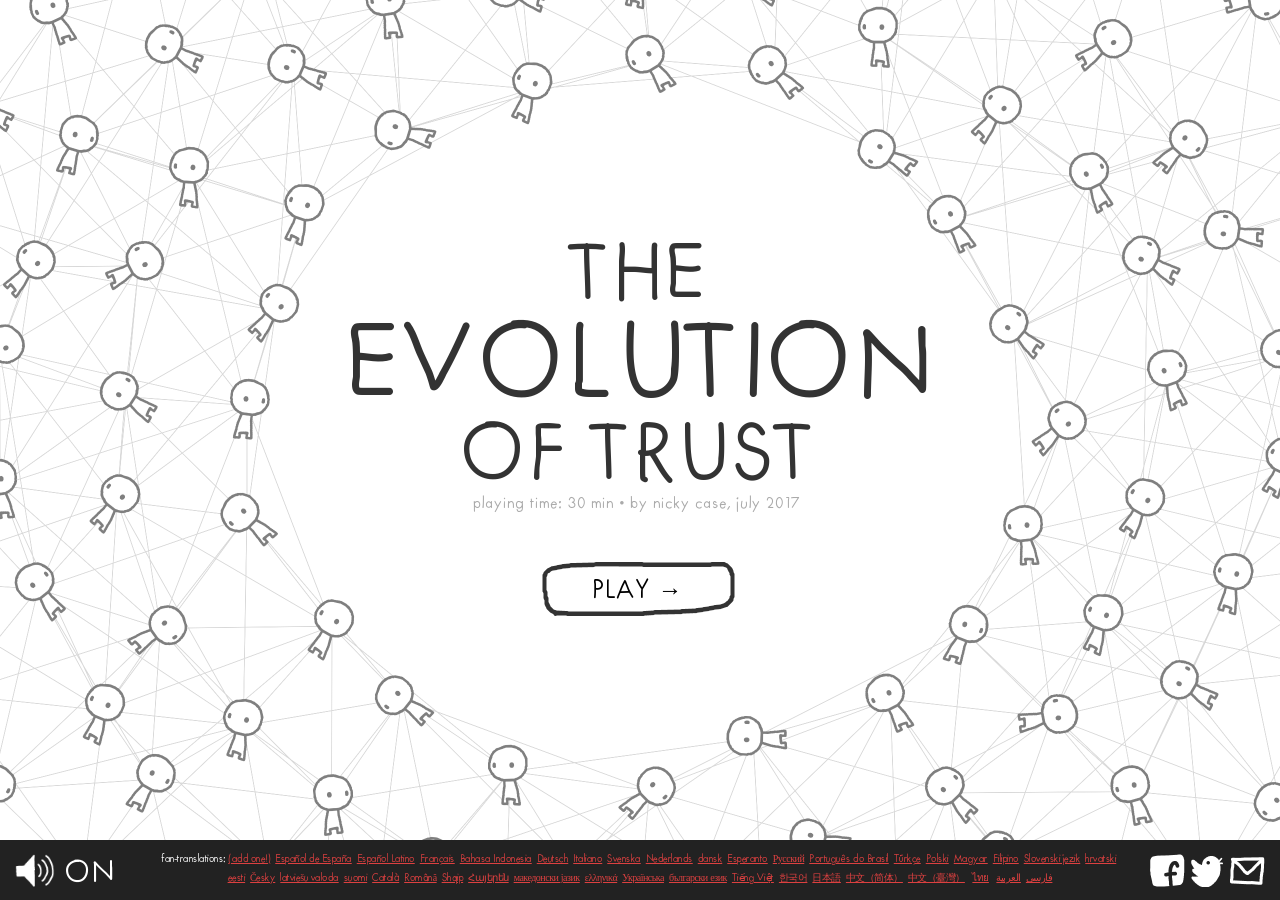
==== webapp/index.html @ 0d05bba4 "feat(stage-1): Telegram Mini App каркас — порт игры + aiogram-бот Игра (CC0) -> webapp/ as-is; index" ====
<!--

TRANSLATION GUIDE:
https://github.com/ncase/trust#how-to-translate-this-thang

Hello fan-translaters!
First off, thank you so much for taking the time to help out,
I super appreciate it. :3 Anyway, to make translation a bit easier
(or at least less painful) I've scattered comments about on
what things you should translate, plus any additional info

Translate the following files:

    index.html - The title & social sharing text (a few words)
    words.html - All the words for the interactive itself (~3,300 words)
    (optional) notes/index.html - The footnotes (~1,100 words)
    (optional) peeps/index.html - The full credits (a few words)

Many thanks again!

<3,
~ Nicky Case

-->
<!doctype>
<html>
<head>

	<!-- TO TRANSLATE: "title", "description" -->
	<title>The Evolution of Trust</title>
	<meta name="description" content="an interactive guide to the game theory of why &amp; how we trust each other"/>
    <meta content="text/html;charset=utf-8" http-equiv="Content-Type">
	<meta content="utf-8" http-equiv="encoding">
	<meta charset="utf-8">
	<link rel="icon" type="image/png" href="favicon.png">

	<!-- TO TRANSLATE: "name", "description" -->
	<meta itemprop="name" content="The Evolution of Trust">
	<meta itemprop="description" content="an interactive guide to the game theory of why &amp; how we trust each other">
	<meta itemprop="image" content="http://ncase.me/trust/social/thumbnail.png">

	<!-- TO TRANSLATE: "name", "description" -->
	<meta name="twitter:card" content="summary_large_image">
	<meta name="twitter:site" content="@ncasenmare">
	<meta name="twitter:title" content="The Evolution of Trust">
	<meta name="twitter:description" content="an interactive guide to the game theory of why &amp; how we trust each other">
	<meta name="twitter:creator" content="@ncasenmare">
	<meta name="twitter:image" content="http://ncase.me/trust/social/thumbnail.png">

	<!-- TO TRANSLATE: "name", "description" -->
	<meta property="og:title" content="The Evolution of Trust">
	<meta property="og:type" content="website">
	<meta property="og:url" content="http://ncase.me/trust/">
	<meta property="og:image" content="http://ncase.me/trust/social/thumbnail.png">
	<meta property="og:description" content="an interactive guide to the game theory of why &amp; how we trust each other">

	<!-- Telegram Mini App SDK — до игрового кода (Telegram.WebApp должен существовать к window.onload) -->
	<script src="https://telegram.org/js/telegram-web-app.js"></script>
	<meta name="viewport" content="width=device-width, initial-scale=1, viewport-fit=cover">

	<!-- Styles -->
	<link rel="stylesheet" href="css/slides.css?v11">
	<link rel="stylesheet" href="css/balloon.css?v11">

</head>
<body>
	<div id="preloader">loading...</div> <!-- TRANSLATE THIS -->
	<div style="display:none" id="main">
		<div id="slideshow_container">
			<div id="slideshow"></div>
			<div id="scratcher"></div>
		</div>
	</div>
	<div style="display:none" id="footer">
		<div id="sound" sound="on" class="no-select">
			<div id="sound_icon"></div>
			<div id="sound_on">ON</div> <!-- TRANSLATE THIS -->
			<div id="sound_off">OFF</div> <!-- TRANSLATE THIS -->
		</div>
		<div id="select"></div>

		<!-- TRANSLATE "title" & "text". Make sure it's less than 112 characters, for Twitter's sake -->
		<!-- Also, change "link" to whatever the link for the translated version will be! -->
		<sharing title="The Evolution of Trust"
				 text="People no longer trust each other. Why? And how can we fix it? An interactive guide to the game theory of trust:"
				 link="http://ncase.me/trust/"></sharing>

		<!-- List of translations thus far! -->
		<div id="translations">
			fan-translations:
			<a href="https://github.com/ncase/trust#how-to-translate-this-thang" target="_blank">(add one!)</a>&nbsp;
			<a href="https://ccamara.github.io/trust/">Español de España</a>&nbsp;
			<a href="https://maeriens.github.io/trust/">Español Latino</a>&nbsp;
			<a href="https://ayowel.github.io/trust/">Français</a>&nbsp;
			<a href="https://chairulakmal.github.io/trust/">Bahasa Indonesia</a>&nbsp;
			<a href="https://jkoelling.github.io/trust/">Deutsch</a>&nbsp;
			<a href="https://lvdt.github.io/trust/">Italiano</a>&nbsp;
			<a href="http://trust.alicedarner.se/">Svenska</a>&nbsp;
			<a href="https://rayraz.github.io/trust/">Nederlands</a>&nbsp;
			<a href="https://mok0.github.io/trust/">dansk</a>&nbsp;
			<a href="https://januscahill.github.io/trust/">Esperanto</a>&nbsp;
			<a href="https://notdotteam.github.io/trust/">Русский</a>&nbsp;
			<a href="https://brunolemos.github.io/trust/">Português do Brasil</a>&nbsp;
			<a href="https://osaatcioglu.github.io/trust/">Türkçe</a>&nbsp;
			<a href="https://sin.github.io/trust/">Polski</a>&nbsp;
			<a href="http://ncase.me/trust-hu/">Magyar</a>&nbsp;
			<a href="https://tiwalaph.github.io/TiwalaPH/">Filipino</a>&nbsp;
			<a href="https://matejko124.github.io/trust/">Slovenski jezik</a>&nbsp;
			<a href="http://www.varljiv.org/evolucija-povjerenja/index.html">hrvatski</a>&nbsp;
			<a href="http://ncase.me/trust-et/">eesti</a>&nbsp;
			<a href="https://nextghost.github.io/trust/">Česky</a>&nbsp;
			<a href="https://reversedfate.github.io/trust/">latviešu valoda</a>&nbsp;
			<a href="https://1luap.github.io/trust/">suomi</a>&nbsp;
			<a href="https://fbricart.github.io/trust/">Català</a>&nbsp;
			<a href="https://enfactorial.github.io/trust/">Română</a>&nbsp;
			<a href="https://kreshnik.github.io/trust/">Shqip</a>&nbsp;
			<a href="https://kamee.gitlab.io/trust/">Հայերեն</a>&nbsp;
			<a href="https://stosto2.github.io/trust/">македонски јазик</a>&nbsp;
			<a href="https://lightspot21.github.io/trust/">ελληνικά</a>&nbsp;
			<a href="https://yaroslav-f.github.io/trust/">Українська</a>&nbsp;
			<a href="http://ncase.me/trust-bg/">български език</a>&nbsp;
			<a href="https://nghiatt90.github.io/trust-vn/">Tiếng Việt</a>&nbsp;
			<a href="https://osori.github.io/trust-ko/">한국어</a>&nbsp;
			<a href="https://htlife.github.io/trust_jp/">日本語</a>&nbsp;
			<a href="https://sekai.co/trust/">中文（简体）</a>&nbsp;
			<a href="https://audreyt.github.io/trust-zh-TW/">中文（臺灣）</a>	&nbsp;
			<a href="http://myhtmlcopy.epizy.com/trust/">ไทย</a> &nbsp;
			<a href="https://hamed.github.io/trust/">فارسی</a>&nbsp;
			<a href="https://ihoudjedje.github.io/trust/">العربية</a>
		</div>

	</div>
</body>
</html>

<!-- Libraries -->
<script src="js/lib/helpers.js?v11"></script>
<script src="js/lib/pegasus.js?v11"></script>
<script>var c_ = {};</script>
<script src="js/lib/minpubsub.src.js?v11"></script>
<script src="js/lib/q.js?v11"></script>
<script src="js/lib/pixi.min.js?v11"></script>
<script src="js/lib/howler.js?v11"></script>
<script>var createjs = window;</script>
<script src="js/lib/tweenjs-0.6.2.min.js?v11"></script>
<script>Ticker.framerate=60; Ticker.paused=true;</script>
<script src="js/lib/sharing.js?v11"></script>

<!-- Core Engine -->
<script src="js/core/Loader.js?v11"></script>
<script src="js/core/Slideshow.js?v11"></script>
<script src="js/core/SlideSelect.js?v11"></script>
<script src="js/core/Button.js?v11"></script>
<script src="js/core/TextBox.js?v11"></script>
<script src="js/core/Words.js?v11"></script>
<script src="js/core/IncDecNumber.js?v11"></script>
<script src="js/core/Slider.js?v11"></script>
<script src="js/core/Scratcher.js?v11"></script>
<script src="js/core/Background.js?v11"></script>
<script src="js/core/ImageBox.js?v11"></script>
<script src="js/core/PayoffsUI.js?v11"></script>

<!-- Simulations -->
<script src="js/sims/Splash.js?v11"></script>
<script src="js/sims/PD.js?v11"></script>
<script src="js/sims/Iterated.js?v11"></script>
<script src="js/sims/Tournament.js?v11"></script>
<script src="js/sims/SandboxUI.js?v11"></script>

<!-- Slides -->
<script src="js/slides/0_Slides_Intro.js?v11"></script>
<script src="js/slides/1_Slides_OneOff.js?v11"></script>
<script src="js/slides/2_Slides_Iterated.js?v11"></script>
<script src="js/slides/3_Slides_Tournament.js?v11"></script>
<script src="js/slides/4_Slides_Evolution.js?v11"></script>
<script src="js/slides/5_Slides_Distrust.js?v11"></script>
<script src="js/slides/6_Slides_Noise.js?v11"></script>
<script src="js/slides/7_Slides_Sandbox.js?v11"></script>
<script src="js/slides/8_Slides_Conclusion.js?v11"></script>
<script src="js/slides/9_Slides_Credits.js?v11"></script>

<!-- Main Code -->
<script src="js/main.js?v11"></script>

<!-- Telegram-слой (наш) — после main.js: slideshow/publish/subscribe уже определены -->
<script src="js/telegram/init.js?v11"></script>
---- webapp/css/slides.css ----
@font-face{
	font-family: 'FuturaHandwritten';
	font-style: normal;
	src: url('FuturaHandwritten.ttf') format('truetype');
}

html,body{
	width: 100%;
	height: 100%;
}

body{

	margin:0;
	overflow: hidden;

	background: #fff;

	font-family: 'FuturaHandwritten';
	color: #333;
	font-size: 20px;

}
#preloader{
	position: absolute;
    margin: auto;
    top: 0;
    left: 0;
    right: 0;
    bottom: 0;
    width: 200px;
    height: 50px;
    font-size: 30px;
    text-align: center;
}
#main{
	width: 100%;
	height: calc(100% - 60px);
	position: relative;
	overflow: hidden;
}
#footer{
	position: absolute;
	z-index: 1000;
	width: 100%;
	height: 60px;
	background: #222;
}
s{
	text-decoration: line-through;
}

#translations{
	margin: 10px auto;
    font-size: 10px;
    line-height: 19px;
    color: #fff;
    text-align: center;
    width: 960px;
    letter-spacing: -0.5px;
}
#translations a{
	color:#dd4040;
}
#translations a:hover{
	color:#ee5151;
}



/*************************/
/******* SOUND *******/
/*************************/
#sound{
	position: absolute;
	left:13px;
	top:5px;
	width: 100px;
	height: 50px;
	cursor: pointer;
}
#sound > div{
	position: absolute;
}
#sound #sound_icon{
	background: url(../assets/ui/sound.png);
	background-size: auto 100%;
	width: 40px;
	height: 40px;
	top: 5px;
	left:2px;
}
#sound #sound_on, #sound #sound_off{
	left: 52px;
    font-size: 30px;
    line-height: 55px;
}
#sound #sound_on{
	color:#fff;
}
#sound #sound_off{
	color:#595959;
}
#sound[sound=off] #sound_icon{
	background-position: -40px 0;
}
#sound[sound=on] #sound_on, #sound[sound=off] #sound_off{
	display: block;
}
#sound[sound=off] #sound_on, #sound[sound=on] #sound_off{
	display: none;
}

.sharing{
	position: absolute;
	width:120px;
	height:40px;
	top:10px;
	right:13px;
}
.sharing img{
	width: 40px;
	height: 40px;
}

/*************************/
/******* SLIDESHOW *******/
/*************************/

#slideshow_container{
	width:0; height:0;
	position:absolute;
	margin:auto;
	top:0; left:0; right:0; bottom:0;
}
#slideshow{

	/*border: 1px solid rgba(0,0,0,0.2);*/
	width:960px;
	height:540px;

	/* Center this thing */
	position: absolute;
	left:-480px;
	top:-270px;

}
.object{
	position: absolute;
	transition: left 0.5s ease-in-out, top 0.5s ease-in-out;
}
.fader{
	transition: opacity 0.5s ease-in-out !important;
}

/******** Text Box ********/

.textbox{}
.textbox > div{
	position: absolute;
}
/* fake bold */
.textbox b{
	font-weight: normal;
	text-shadow:1px 0 0 currentColor;
}


.label{
	position: absolute;
}

/********* Button ********/

.no-select{
	-webkit-user-select: none;
	-moz-user-select: none;
	-ms-user-select: none;
	user-select: none;
	cursor: default;
}
.button{
	z-index: 0;
	-webkit-user-select: none;
	-moz-user-select: none;
	-ms-user-select: none;
	user-select: none;

	transform-origin: 97.5px 27.5px;
	transition: transform 0.1s ease-out;

	text-align: center;
}
.button #background{
	position: absolute;
	background: url(../assets/ui/button.png);
	width:250px; height:125px;
	background-size: 100%;
	top:-35px; left:-30px;
	pointer-events:none;
	cursor: default;
}
.button #text{

	font-family: 'FuturaHandwritten';
	color: #000;
	font-size: 24px;

	width: 180px;
	height: 30px;
	text-align: center;

	position: absolute;
	top:14px; left:5px;

	cursor: default;

}
.button #hitbox{
	position: absolute;
	width:195px; height:55px;
	cursor: pointer;
}
.button[hover=yes]{
	z-index: 100;
	transform: scale(1.02, 1.02);
}
.button[hover=yes] #background{
	background-position: 0px -125px !important;
}
.button[deactivated=yes] #background{
	background-position: 0px -250px !important;
}
.button[deactivated=yes] #text{
	color: #CCCCCC;
}
.button[deactivated=yes] #hitbox{
	display: none;
}
.button[size=short]{
	transform-origin: 57.5px 27.5px;
}
.button[size=short] #background{
	background: url(../assets/ui/button_short.png);
	background-size: 100%;
	width:150px; left:-20px;
}
.button[size=short] #text{
	width:105px;
	/*font-size: 18px;
    top: 18px;*/
}
.button[size=short] #hitbox{
	width:115px;
}
.button[size=long]{
	transform-origin: 172.5px 27.5px;
}
.button[size=long] #background{
	background: url(../assets/ui/button_long.png);
	background-size: 100%;
	width:400px;
}
.button[size=long] #text{
	width:330px;
	top: 11px;
}
.button[size=long] #hitbox{
	width:345px;
}
.button:active{
    transform: scale(0.95, 0.95);
}


/*************************/
/****** SANDBOX UI *******/
/*************************/

#sandbox_tabs{
	position: absolute;
	left: 460px; top:-10px;
	background: url(../assets/ui/sandbox_tabs.png);
	width:500px; height:470px;
	background-size: auto 100%;

	-webkit-user-select: none;  /* Chrome all / Safari all */
	-moz-user-select: none;     /* Firefox all */
	-ms-user-select: none;      /* IE 10+ */
	user-select: none;
	cursor: default;
}
#sandbox_tabs > div{
	position: absolute;
}
#sandbox_tabs .hitbox{
	cursor: pointer;
	font-size: 25px;
	top: 22px;
}
#sandbox_tabs .sandbox_page{
	width: 433px;
	height: 385px;
	left: 33px;
	top: 80px;
}
.incdec{
	width: 0; height: 0;
	position: absolute;
}
.incdec > div{
	position: absolute;
}
.incdec > .incdec_num{
	width:50px; height:50px;
	font-size: 25px;
	text-align: center;
    top: -16px;
    left: -25px;
    cursor: default;
}
.incdec > .incdec_control{
	left:-10px;
	width:20px; height:20px;
	background: url(../assets/ui/sandbox_incdec.png);
	background-size: auto 100%;
	cursor: pointer;
}
.incdec > .incdec_control[arrow=up]{ top:-35px; background-position:0px 0px; }
.incdec > .incdec_control[arrow=up]:hover{ background-position:-20px 0px; }
.incdec > .incdec_control[arrow=down]{ bottom:-35px; background-position:-40px 0px; }
.incdec > .incdec_control[arrow=down]:hover{ background-position:-60px 0px; }

.slider{
	position: absolute;
	height: 40px;
}
.slider > div{
	position: absolute;
}
.slider > .slider_bg{
	top:0;
	width:100%; height:30px;
	background: url(../assets/ui/slider_bg.png);
	background-size: auto 100%;
}
.slider > .slider_knob{
	top:0;
	width:30px; height:30px;
	background: url(../assets/ui/slider_knob.png);
	background-size: 100% 100%;
	cursor: -webkit-grab;
	cursor: -moz-grab;
	cursor: grab;
}
.slider > .slider_knob:active{
	cursor: -webkit-grabbing;
	cursor: -moz-grabbing;
	cursor: grabbing;
}

.sandbox_pop{
	position: absolute;
}
.sandbox_pop>div{
	position: absolute;
}
.sandbox_pop_icon{
	width: 40px;
	height: 40px;
	background: url(../assets/ui/sandbox_hats.png);
	background-size: auto 100%;
}
.sandbox_pop_label{
	font-size: 18px;
    width: 150px;
    top: 8px;
    left: 50px;
}

/*************************/
/******* SCRATCHER *******/
/*************************/

.scratcher{
	position: absolute;
	top:0; left:0;
	width: 100%; height: 100%;
	background: url(../assets/ui/scratch.png);
	background-size: 200% 2000%;
	display: none;

	z-index: 200;
}

/*************************/
/******* SCOREBOARD *******/
/*************************/

#scoreboard{
	position: absolute;
	width:200px; height:100px;
	background: url(../assets/iterated/iterated_scoreboard.png);
	background-size: 100% 100%;
}
#scoreboard > div{
	position: absolute;
	width: 60px; height: 60px;
	text-align: center;
	font-size: 50px;
	color: #666666;
}
#scoreboard > div:nth-child(1){
	left: 20px;
    top: 21px;
}
#scoreboard > div:nth-child(2){
	right: 15px;
    top: 21px;
}

/*************************/
/******* CHARACTERS *******/
/*************************/

.character{
	position: absolute;
	height: 114px;
}
.character #peep{
	background: url(../assets/tournament/peep_characters.png);
	background-size: auto 100%;
	width: 105px;
	height: 114px;
	top: -5px;
    left: -10px;
}
.character #desc{
	width: calc(100% - 100px);
	font-size: 18px;
	height: 114px;
	right: 0;
	line-height: 1.2em;
}
.character #peep[char=tft]{    background-position: 0 0; }
.character #peep[char=all_d]{  background-position: -105px 0; }
.character #peep[char=all_c]{  background-position: -210px 0; }
.character #peep[char=grudge]{ background-position: -315px 0; }
.character #peep[char=prober]{ background-position: -420px 0; }
.character #peep[char=tf2t]{   background-position: -525px 0; }
.character #peep[char=pavlov]{ background-position: -630px 0; }
.character #peep[char=random]{ background-position: -735px 0; }

.tft{ color:#4089DD; }
.all_d{ color:#52537F; }
.all_c{ color:#FF75FF; }
.grudge{ color:#efc701; }
.prober{ color:#f6b24c; }
.tf2t{ color:#88A8CE; }
.pavlov{ color:#86C448; }
.random{ color:#FF5E5E; }

.icon{
	width:25px; height:25px;
	background: url(../assets/ui/sandbox_hats.png);
	background-size: auto 100%;
	display: inline-block;
	position: relative;
    top: 1px;
}
.icon_label{
	display: inline-block;
	font-size: 20px;
	position: relative;
    top: -3px;
}
.tft .icon{ 		background-position: 0 0; }
.all_d .icon{ 	background-position: -25px 0; }
.all_c .icon{ 	background-position: -50px 0; }
.grudge .icon{ 	background-position: -75px 0; }
.prober .icon{ 	background-position: -100px 0; }
.tf2t .icon{ 	background-position: -125px 0; }
.pavlov .icon{ 	background-position: -150px 0; }
.random .icon{ 	background-position: -175px 0; }

/*************************/
/******* MISC STUFF *******/
/*************************/

.score_small{
	width:40px; height:40px;
	background: url(../assets/tournament/score_small.png);
	background-size: auto 100%;
	display: inline-block;
}
.score_small[payoff=R]{ background-position: 0 0; }
.score_small[payoff=T]{ background-position: -40px 0; }
.score_small[payoff=S]{ background-position: -80px 0; }
.score_small[payoff=P]{ background-position: -120px 0; }

/*************************/
/***** SLIDE SELECT ******/
/*************************/

#select{
	width:100%;
	text-align: center;
    padding-top: 15px;
}
#select .dot{
	width: 30px;
	height: 30px;
	border-radius: 40px;
	border: 1px solid #fff;
	display: inline-block;
	margin: 0 5px;
	cursor: pointer;
}
#select .dot[selected]{
	background: #fff;
}

/*************************/
/***** CREDITS ******/
/*************************/

.credits{
	color: #888;
}
.credits .big{
	font-size:40px;
	line-height: 42px;
	color:#fff;
}
.credits .divider{
	display: block;
	height: 40px;
}
.credits a{
	color:#dd4040;
}
.credits a:hover{
	color:#ee5151;
}
---- webapp/css/balloon.css ----
button[data-balloon] {
  overflow: visible;
}
[data-balloon] {
  position: relative;
}
[data-balloon]:before,
[data-balloon]:after {
  -ms-filter: "progid:DXImageTransform.Microsoft.Alpha(Opacity=0)";
  filter: alpha(opacity=0);
  -khtml-opacity: 0;
  -moz-opacity: 0;
  opacity: 0;
  pointer-events: none;
  -webkit-transition: all 0.1s ease-out 0.1s;
  transition: all 0.1s ease-out 0.1s;
  bottom: 100%;
  left: 50%;
  position: absolute;
  z-index: 10;
  -webkit-transform: translate(-50%, 10px);
  -ms-transform: translate(-50%, 10px);
  transform: translate(-50%, 10px);
  -webkit-transform-origin: top;
  -ms-transform-origin: top;
  transform-origin: top;
}
[data-balloon]:after {
  background: rgba(17, 17, 17, 0.9);
  border-radius: 4px;
  color: #fff;
  content: attr(data-balloon);
  font-size: 18px;
  padding: .5em 1em;
  white-space: nowrap;
  /*margin-bottom: 11px;*/
  margin-bottom: 26px;
}
[data-balloon]:before {
  background: url('data:image/svg+xml;charset=utf-8,%3Csvg%20xmlns%3D%22http%3A//www.w3.org/2000/svg%22%20width%3D%2236px%22%20height%3D%2212px%22%3E%3Cpath%20fill%3D%22rgba%2817,%2017,%2017,%200.9%29%22%20transform%3D%22rotate%280%29%22%20d%3D%22M2.658,0.000%20C-13.615,0.000%2050.938,0.000%2034.662,0.000%20C28.662,0.000%2023.035,12.002%2018.660,12.002%20C14.285,12.002%208.594,0.000%202.658,0.000%20Z%22/%3E%3C/svg%3E') no-repeat;
  background-size: 100% auto;
  height: 6px;
  width: 18px;
  content: "";
  /*margin-bottom: 5px;*/
  margin-bottom: 20px;
}
[data-balloon]:hover:before,
[data-balloon][data-balloon-visible]:before,
[data-balloon]:hover:after,
[data-balloon][data-balloon-visible]:after {
  -ms-filter: "progid:DXImageTransform.Microsoft.Alpha(Opacity=100)";
  filter: alpha(opacity=100);
  -khtml-opacity: 1;
  -moz-opacity: 1;
  opacity: 1;
  pointer-events: auto;
  -webkit-transform: translate(-50%, 0);
  -ms-transform: translate(-50%, 0);
  transform: translate(-50%, 0);
}
[data-balloon].font-awesome:after {
  font-family: FontAwesome;
}
[data-balloon][data-balloon-break]:after {
  white-space: pre;
}
[data-balloon-pos="down"]:before,
[data-balloon-pos="down"]:after {
  bottom: auto;
  left: 50%;
  top: 100%;
  -webkit-transform: translate(-50%, -10px);
  -ms-transform: translate(-50%, -10px);
  transform: translate(-50%, -10px);
}
[data-balloon-pos="down"]:after {
  margin-top: 11px;
}
[data-balloon-pos="down"]:before {
  background: url('data:image/svg+xml;charset=utf-8,%3Csvg%20xmlns%3D%22http%3A//www.w3.org/2000/svg%22%20width%3D%2236px%22%20height%3D%2212px%22%3E%3Cpath%20fill%3D%22rgba%2817,%2017,%2017,%200.9%29%22%20transform%3D%22rotate%28180%2018%206%29%22%20d%3D%22M2.658,0.000%20C-13.615,0.000%2050.938,0.000%2034.662,0.000%20C28.662,0.000%2023.035,12.002%2018.660,12.002%20C14.285,12.002%208.594,0.000%202.658,0.000%20Z%22/%3E%3C/svg%3E') no-repeat;
  background-size: 100% auto;
  height: 6px;
  width: 18px;
  margin-top: 5px;
  margin-bottom: 0;
}
[data-balloon-pos="down"]:hover:before,
[data-balloon-pos="down"][data-balloon-visible]:before,
[data-balloon-pos="down"]:hover:after,
[data-balloon-pos="down"][data-balloon-visible]:after {
  -webkit-transform: translate(-50%, 0);
  -ms-transform: translate(-50%, 0);
  transform: translate(-50%, 0);
}
[data-balloon-pos="left"]:before,
[data-balloon-pos="left"]:after {
  bottom: auto;
  left: auto;
  right: 100%;
  top: 50%;
  -webkit-transform: translate(10px, -50%);
  -ms-transform: translate(10px, -50%);
  transform: translate(10px, -50%);
}
[data-balloon-pos="left"]:after {
  margin-right: 11px;
}
[data-balloon-pos="left"]:before {
  background: url('data:image/svg+xml;charset=utf-8,%3Csvg%20xmlns%3D%22http%3A//www.w3.org/2000/svg%22%20width%3D%2212px%22%20height%3D%2236px%22%3E%3Cpath%20fill%3D%22rgba%2817,%2017,%2017,%200.9%29%22%20transform%3D%22rotate%28-90%2018%2018%29%22%20d%3D%22M2.658,0.000%20C-13.615,0.000%2050.938,0.000%2034.662,0.000%20C28.662,0.000%2023.035,12.002%2018.660,12.002%20C14.285,12.002%208.594,0.000%202.658,0.000%20Z%22/%3E%3C/svg%3E') no-repeat;
  background-size: 100% auto;
  height: 18px;
  width: 6px;
  margin-right: 5px;
  margin-bottom: 0;
}
[data-balloon-pos="left"]:hover:before,
[data-balloon-pos="left"][data-balloon-visible]:before,
[data-balloon-pos="left"]:hover:after,
[data-balloon-pos="left"][data-balloon-visible]:after {
  -webkit-transform: translate(0, -50%);
  -ms-transform: translate(0, -50%);
  transform: translate(0, -50%);
}
[data-balloon-pos="right"]:before,
[data-balloon-pos="right"]:after {
  bottom: auto;
  left: 100%;
  top: 50%;
  -webkit-transform: translate(-10px, -50%);
  -ms-transform: translate(-10px, -50%);
  transform: translate(-10px, -50%);
}
[data-balloon-pos="right"]:after {
  margin-left: 11px;
}
[data-balloon-pos="right"]:before {
  background: url('data:image/svg+xml;charset=utf-8,%3Csvg%20xmlns%3D%22http%3A//www.w3.org/2000/svg%22%20width%3D%2212px%22%20height%3D%2236px%22%3E%3Cpath%20fill%3D%22rgba%2817,%2017,%2017,%200.9%29%22%20transform%3D%22rotate%2890%206%206%29%22%20d%3D%22M2.658,0.000%20C-13.615,0.000%2050.938,0.000%2034.662,0.000%20C28.662,0.000%2023.035,12.002%2018.660,12.002%20C14.285,12.002%208.594,0.000%202.658,0.000%20Z%22/%3E%3C/svg%3E') no-repeat;
  background-size: 100% auto;
  height: 18px;
  width: 6px;
  margin-bottom: 0;
  margin-left: 5px;
}
[data-balloon-pos="right"]:hover:before,
[data-balloon-pos="right"][data-balloon-visible]:before,
[data-balloon-pos="right"]:hover:after,
[data-balloon-pos="right"][data-balloon-visible]:after {
  -webkit-transform: translate(0, -50%);
  -ms-transform: translate(0, -50%);
  transform: translate(0, -50%);
}
[data-balloon-length]:after {
  white-space: normal;
}
[data-balloon-length="small"]:after {
  width: 80px;
}
[data-balloon-length="medium"]:after {
  width: 150px;
}
[data-balloon-length="large"]:after {
  width: 260px;
}
[data-balloon-length="xlarge"]:after {
  width: 90vw;
}
@media screen and (min-width: 768px) {
  [data-balloon-length="xlarge"]:after {
    width: 380px;
  }
}
[data-balloon-length="fit"]:after {
  width: 100%;
}
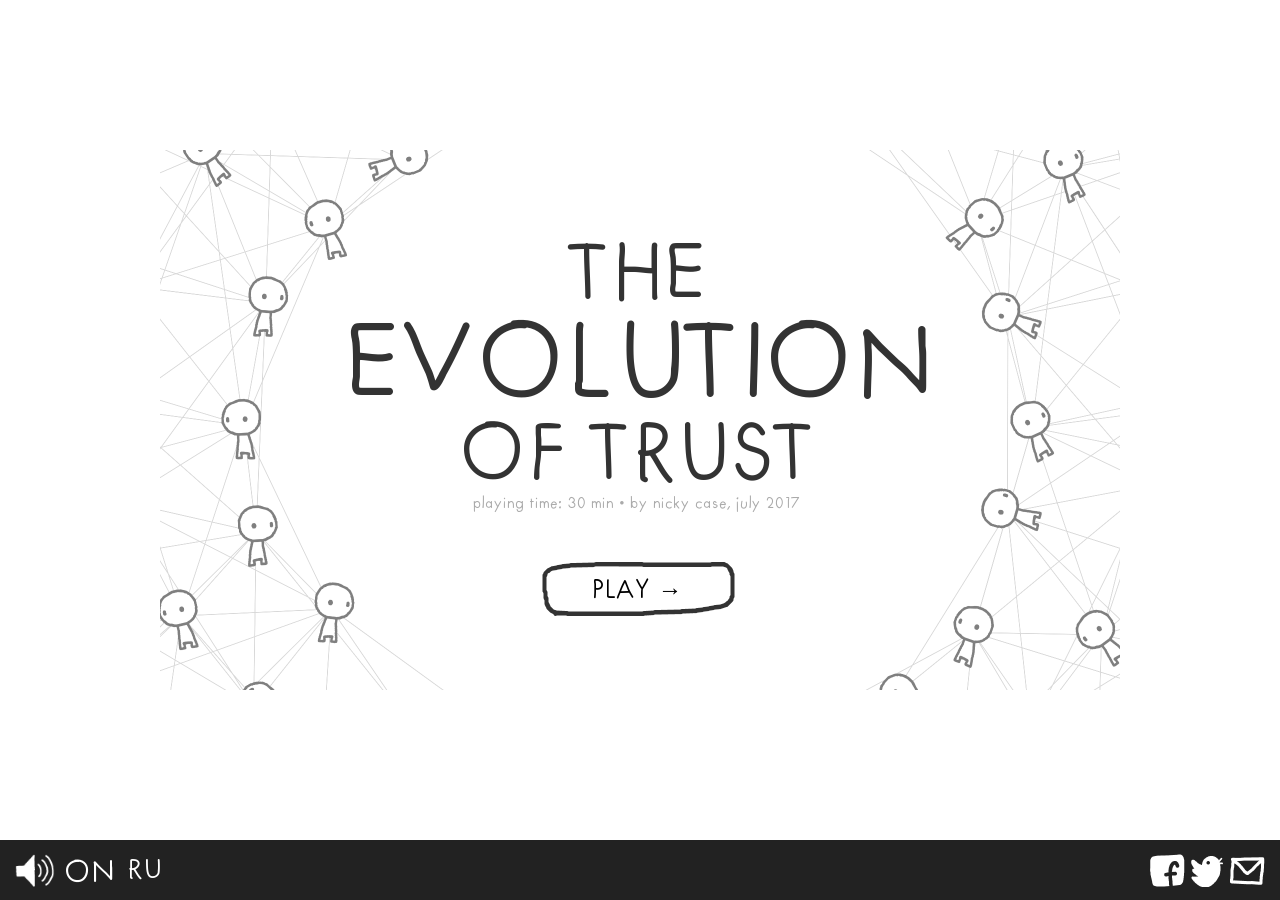
==== commit ae9628eb: "feat(stage-2): RU/EN + тема Telegram + хаптика + viewport-fit Фронт-слой: RU/EN-тумблер (Words.texts" ====
--- a/webapp/index.html
+++ b/webapp/index.html
@@ -77,6 +77,7 @@
 			<div id="sound_on">ON</div> <!-- TRANSLATE THIS -->
 			<div id="sound_off">OFF</div> <!-- TRANSLATE THIS -->
 		</div>
+		<div id="lang_toggle" class="no-select">RU</div>
 		<div id="select"></div>
 
 		<!-- TRANSLATE "title" & "text". Make sure it's less than 112 characters, for Twitter's sake -->
@@ -184,3 +185,5 @@
 
 <!-- Telegram-слой (наш) — после main.js: slideshow/publish/subscribe уже определены -->
 <script src="js/telegram/init.js?v11"></script>
+<script src="js/telegram/lang.js?v11"></script>
+<script src="js/telegram/haptics.js?v11"></script>
--- a/webapp/css/slides.css
+++ b/webapp/css/slides.css
@@ -145,6 +145,49 @@
 	top:-270px;
 
 }
+
+/* ===== Telegram Mini App (Stage 2) — наш слой: viewport-fit + тема на chrome + lang-toggle =====
+   Идёт ПОСЛЕ оригинальных правил => перекрывает их по порядку.
+   VIEWPORT-FIT: #main = дизайн-кадр 960×540. Симуляции (Splash/Background/Scratcher) меряют свой
+   размер по $("#main").clientWidth — поэтому #main ДОЛЖЕН быть 960×540, иначе splash рендерится по
+   размеру вьюпорта и рассинхронится со слайдами при масштабировании. Масштабируем сам #main
+   (clientWidth остаётся 960 — transform не влияет на layout). letterbox = фон body под тему.
+   DECISION A: игровой кадр (#main) всегда белый; тема Telegram красит только body/футер/UI. */
+html, body{ height: var(--tg-viewport-stable-height, 100%); } /* стабильная высота Telegram-viewport */
+body{ background: var(--tg-theme-bg-color, #fff); overflow: hidden; position: relative; } /* containing block для #main = body (stable-height) */
+#main{
+	width: 960px;
+	height: 540px;
+	position: absolute;
+	top: 0; left: 0; right: 0; bottom: 60px;   /* центрируем над футером (60px) */
+	margin: auto;
+	overflow: hidden;
+	background: #fff;                            /* игра всегда белая (decision A) */
+	transform: scale(var(--game-scale, 1));     /* масштаб задаёт js/telegram/init.js */
+	transform-origin: center center;
+}
+#slideshow_container{ transform: none; }        /* масштаб теперь на #main, не здесь */
+#footer{
+	position: fixed;
+	bottom: 0; left: 0;
+	width: 100%;
+	height: 60px;
+	background: var(--tg-theme-secondary-bg-color, #222);
+}
+#preloader{ color: var(--tg-theme-text-color, #333); }
+#translations{ display: none; }                 /* fan-translations: внешние ссылки бесполезны в Mini App */
+#sound #sound_on{ color: var(--tg-theme-text-color, #fff); }
+#sound #sound_off{ color: var(--tg-theme-hint-color, #595959); }
+#lang_toggle{
+	position: absolute;
+	left: 128px; top: 5px;
+	height: 50px; line-height: 50px;
+	font-size: 26px;
+	cursor: pointer;
+	color: var(--tg-theme-text-color, #fff);
+}
+#lang_toggle:hover{ opacity: 0.7; }
+/* ===== /Telegram Mini App ===== */
 .object{
 	position: absolute;
 	transition: left 0.5s ease-in-out, top 0.5s ease-in-out;
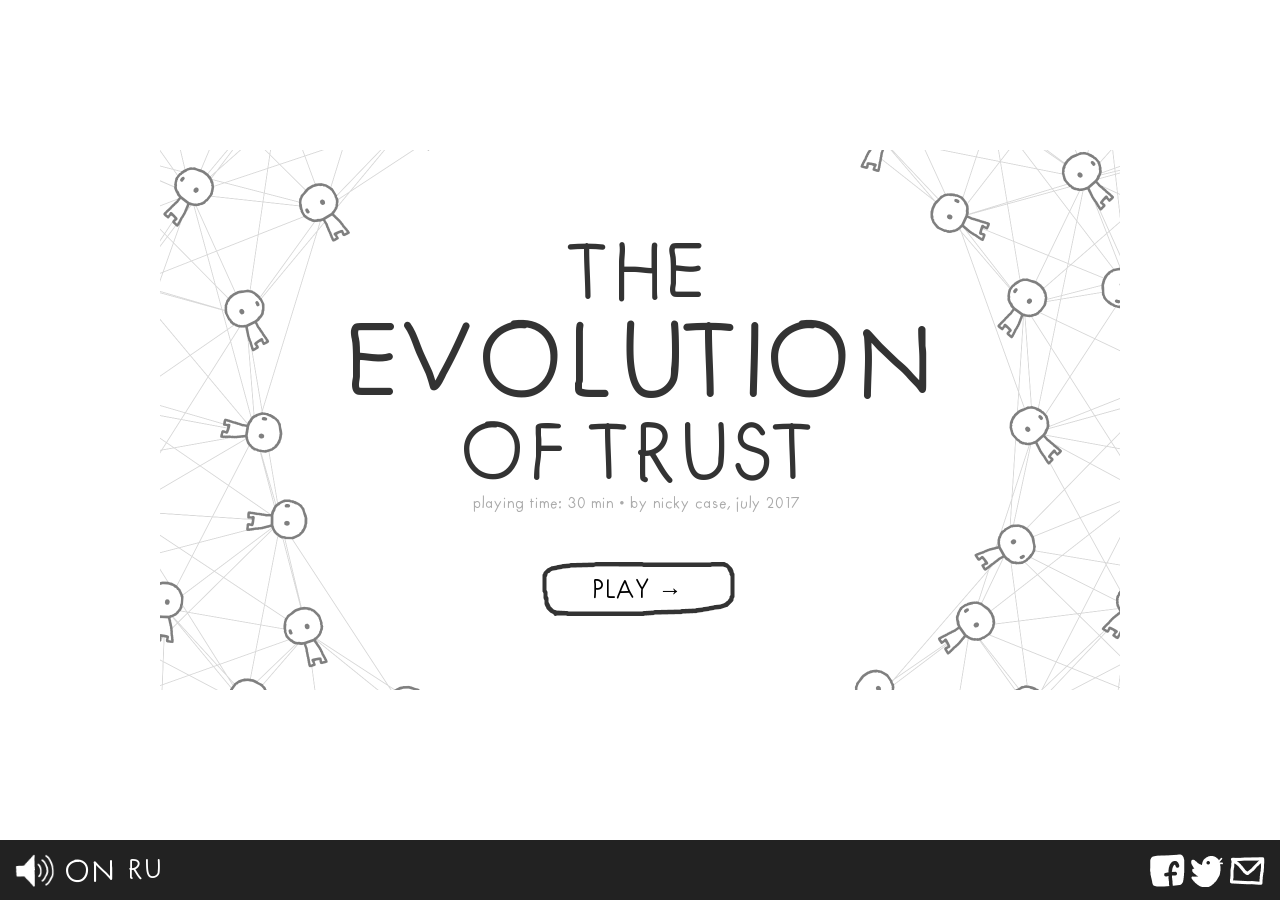
==== commit 18393ec9: "feat(stage-3): сохранение прогресса (CloudStorage) + restore-оверлей save.js: slide+lang в CloudStor" ====
--- a/webapp/index.html
+++ b/webapp/index.html
@@ -185,5 +185,6 @@
 
 <!-- Telegram-слой (наш) — после main.js: slideshow/publish/subscribe уже определены -->
 <script src="js/telegram/init.js?v11"></script>
+<script src="js/telegram/save.js?v11"></script>
 <script src="js/telegram/lang.js?v11"></script>
 <script src="js/telegram/haptics.js?v11"></script>
--- a/webapp/css/slides.css
+++ b/webapp/css/slides.css
@@ -187,6 +187,12 @@
 	color: var(--tg-theme-text-color, #fff);
 }
 #lang_toggle:hover{ opacity: 0.7; }
+/* resume-оверлей (Stage 3): «Продолжить / Сначала» — под тему Telegram */
+#resume_overlay{ position: fixed; inset: 0; z-index: 2000; display: flex; align-items: center; justify-content: center; background: rgba(0,0,0,0.45); }
+.resume_box{ background: var(--tg-theme-bg-color, #fff); color: var(--tg-theme-text-color, #333); border-radius: 14px; padding: 24px 22px; max-width: 80%; text-align: center; box-shadow: 0 6px 30px rgba(0,0,0,0.3); }
+.resume_text{ font-size: 22px; margin-bottom: 18px; }
+.resume_btn{ margin: 8px auto 0; padding: 12px 16px; font-family: inherit; font-size: 20px; cursor: pointer; border-radius: 10px; background: var(--tg-theme-button-color, #2ca5e0); color: var(--tg-theme-button-text-color, #fff); }
+.resume_btn--ghost{ background: transparent; color: var(--tg-theme-link-color, #2ca5e0); }
 /* ===== /Telegram Mini App ===== */
 .object{
 	position: absolute;
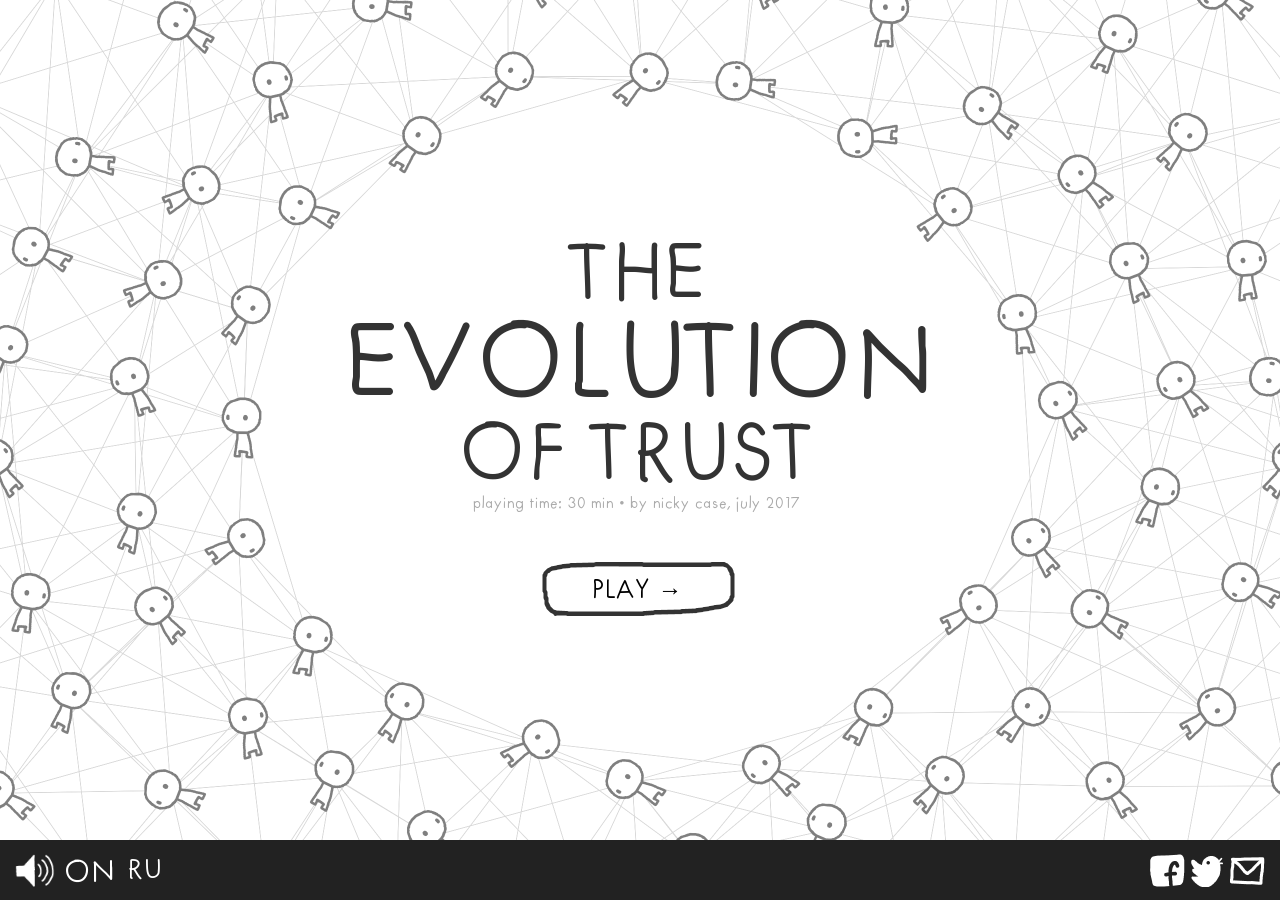
==== commit 5d9abfb3: "fix(stage-2): viewport-fit через meta width=960 (откат #main-scale хака) Корень обрезки: добавленная" ====
--- a/webapp/index.html
+++ b/webapp/index.html
@@ -56,7 +56,7 @@
 
 	<!-- Telegram Mini App SDK — до игрового кода (Telegram.WebApp должен существовать к window.onload) -->
 	<script src="https://telegram.org/js/telegram-web-app.js"></script>
-	<meta name="viewport" content="width=device-width, initial-scale=1, viewport-fit=cover">
+	<meta name="viewport" content="width=960">
 
 	<!-- Styles -->
 	<link rel="stylesheet" href="css/slides.css?v11">
--- a/webapp/css/slides.css
+++ b/webapp/css/slides.css
@@ -146,34 +146,10 @@
 
 }
 
-/* ===== Telegram Mini App (Stage 2) — наш слой: viewport-fit + тема на chrome + lang-toggle =====
-   Идёт ПОСЛЕ оригинальных правил => перекрывает их по порядку.
-   VIEWPORT-FIT: #main = дизайн-кадр 960×540. Симуляции (Splash/Background/Scratcher) меряют свой
-   размер по $("#main").clientWidth — поэтому #main ДОЛЖЕН быть 960×540, иначе splash рендерится по
-   размеру вьюпорта и рассинхронится со слайдами при масштабировании. Масштабируем сам #main
-   (clientWidth остаётся 960 — transform не влияет на layout). letterbox = фон body под тему.
-   DECISION A: игровой кадр (#main) всегда белый; тема Telegram красит только body/футер/UI. */
-html, body{ height: var(--tg-viewport-stable-height, 100%); } /* стабильная высота Telegram-viewport */
-body{ background: var(--tg-theme-bg-color, #fff); overflow: hidden; position: relative; } /* containing block для #main = body (stable-height) */
-#main{
-	width: 960px;
-	height: 540px;
-	position: absolute;
-	top: 0; left: 0; right: 0; bottom: 60px;   /* центрируем над футером (60px) */
-	margin: auto;
-	overflow: hidden;
-	background: #fff;                            /* игра всегда белая (decision A) */
-	transform: scale(var(--game-scale, 1));     /* масштаб задаёт js/telegram/init.js */
-	transform-origin: center center;
-}
-#slideshow_container{ transform: none; }        /* масштаб теперь на #main, не здесь */
-#footer{
-	position: fixed;
-	bottom: 0; left: 0;
-	width: 100%;
-	height: 60px;
-	background: var(--tg-theme-secondary-bg-color, #222);
-}
+/* ===== Telegram Mini App (Stage 2/3) — тема на chrome (decision A: игра белая) + lang-toggle + resume-оверлей =====
+   VIEWPORT-FIT делается через <meta name="viewport" content="width=960"> (как в оригинале: фикс-ширина 960,
+   браузер сам масштабирует под экран). Layout движка и #main НЕ трогаем; body остаётся белым (игра). */
+#footer{ background: var(--tg-theme-secondary-bg-color, #222); } /* только chrome под тему */
 #preloader{ color: var(--tg-theme-text-color, #333); }
 #translations{ display: none; }                 /* fan-translations: внешние ссылки бесполезны в Mini App */
 #sound #sound_on{ color: var(--tg-theme-text-color, #fff); }
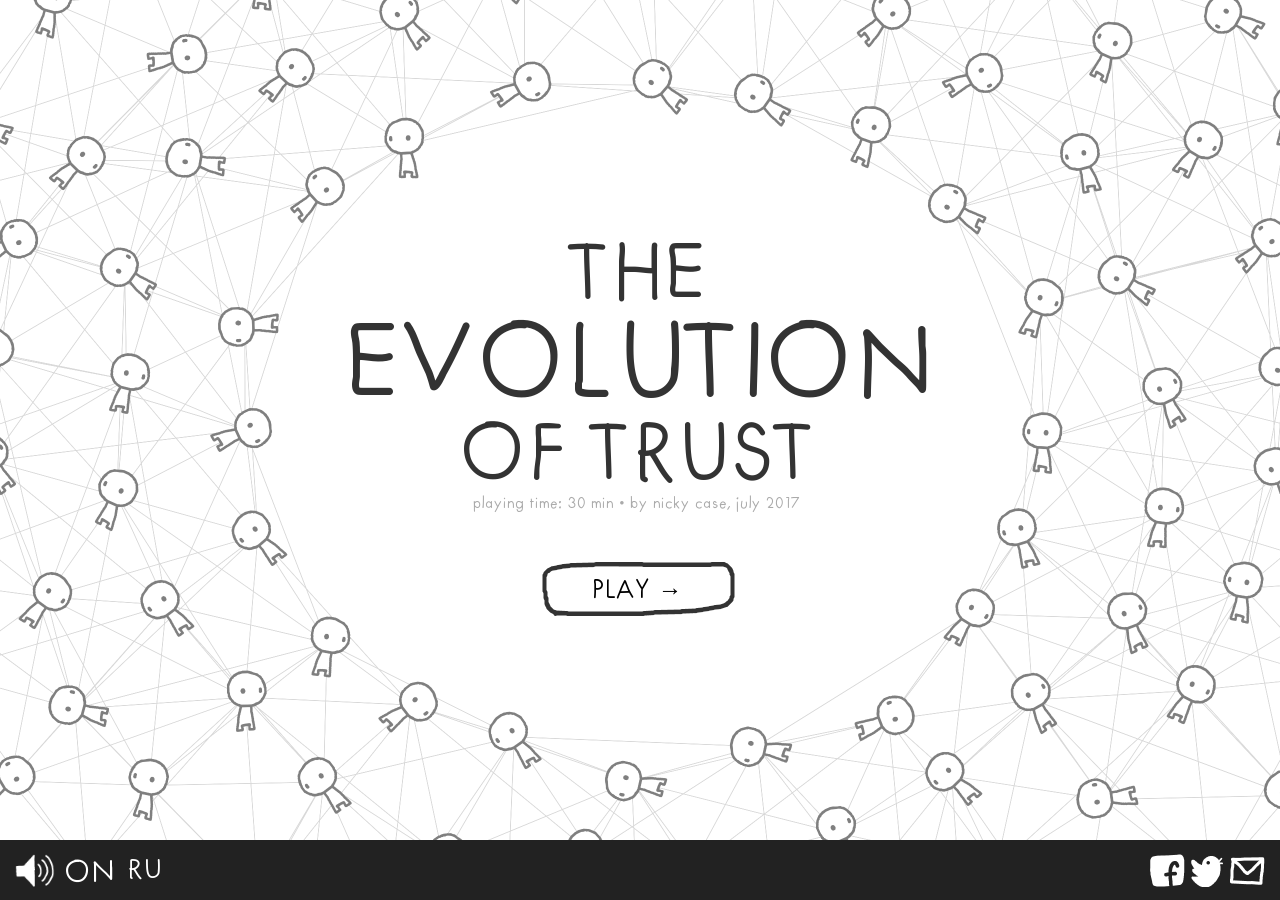
==== commit 8e2cb8e4: "feat(mobile-fit): подсказка «поверни телефон» в портрете (mobile only) Игра 16:9: портрет играбелен " ====
--- a/webapp/index.html
+++ b/webapp/index.html
@@ -64,6 +64,7 @@
 
 </head>
 <body>
+	<div id="rotate_hint" class="no-select"></div> <!-- подсказка о повороте (только mobile+портрет), текст ставит js/telegram/lang.js -->
 	<div id="preloader">loading...</div> <!-- TRANSLATE THIS -->
 	<div style="display:none" id="main">
 		<div id="slideshow_container">
--- a/webapp/css/slides.css
+++ b/webapp/css/slides.css
@@ -150,6 +150,15 @@
    VIEWPORT-FIT делается через <meta name="viewport" content="width=960"> (как в оригинале: фикс-ширина 960,
    браузер сам масштабирует под экран). Layout движка и #main НЕ трогаем; body остаётся белым (игра). */
 #footer{ background: var(--tg-theme-secondary-bg-color, #222); } /* только chrome под тему */
+/* Подсказка «поверни телефон» — только на мобиле (coarse pointer) в портрете; в ландшафте/на десктопе скрыта */
+#rotate_hint{ display: none; }
+@media (orientation: portrait) and (pointer: coarse){
+	#rotate_hint{
+		display: block; position: fixed; top: 0; left: 0; right: 0; z-index: 3000;
+		padding: 10px 14px; text-align: center; font-size: 16px; line-height: 1.3;
+		background: var(--tg-theme-secondary-bg-color, #222); color: var(--tg-theme-text-color, #fff);
+	}
+}
 #preloader{ color: var(--tg-theme-text-color, #333); }
 #translations{ display: none; }                 /* fan-translations: внешние ссылки бесполезны в Mini App */
 #sound #sound_on{ color: var(--tg-theme-text-color, #fff); }
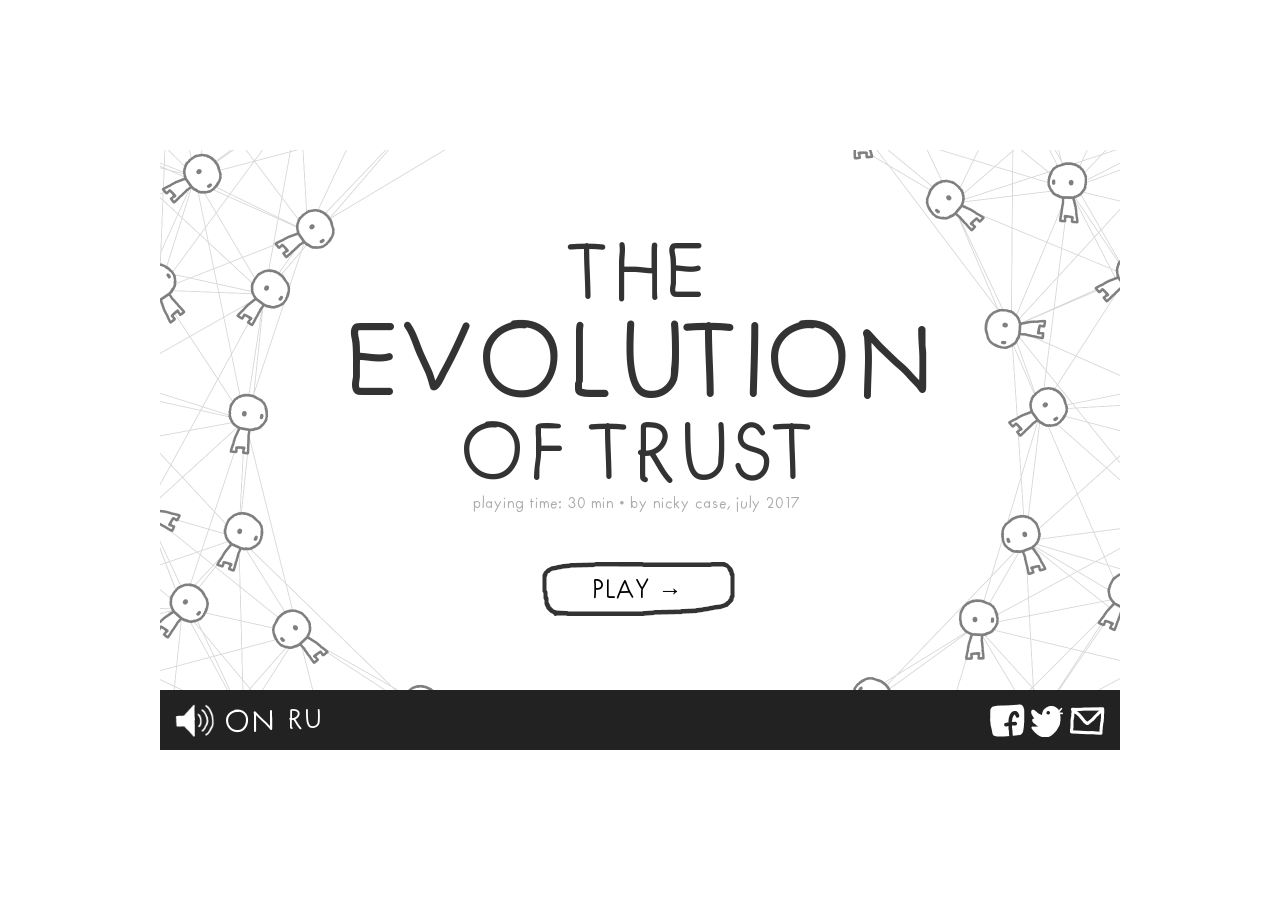
==== commit b7173eee: "fix(viewport): фит игры в Telegram webview (desktop+mobile) через #game_frame scale Корень: <meta wi" ====
--- a/webapp/index.html
+++ b/webapp/index.html
@@ -56,7 +56,7 @@
 
 	<!-- Telegram Mini App SDK — до игрового кода (Telegram.WebApp должен существовать к window.onload) -->
 	<script src="https://telegram.org/js/telegram-web-app.js"></script>
-	<meta name="viewport" content="width=960">
+	<meta name="viewport" content="width=device-width, initial-scale=1, maximum-scale=1, user-scalable=no, viewport-fit=cover">
 
 	<!-- Styles -->
 	<link rel="stylesheet" href="css/slides.css?v11">
@@ -66,6 +66,7 @@
 <body>
 	<div id="rotate_hint" class="no-select"></div> <!-- подсказка о повороте (только mobile+портрет), текст ставит js/telegram/lang.js -->
 	<div id="preloader">loading...</div> <!-- TRANSLATE THIS -->
+	<div id="game_frame"><!-- дизайн-кадр 960×600 (игра 540 + футер 60): масштаб под вьюпорт через --game-scale (init.js fit) -->
 	<div style="display:none" id="main">
 		<div id="slideshow_container">
 			<div id="slideshow"></div>
@@ -132,6 +133,7 @@
 		</div>
 
 	</div>
+	</div><!-- /#game_frame -->
 </body>
 </html>
 
--- a/webapp/css/slides.css
+++ b/webapp/css/slides.css
@@ -147,9 +147,22 @@
 }
 
 /* ===== Telegram Mini App (Stage 2/3) — тема на chrome (decision A: игра белая) + lang-toggle + resume-оверлей =====
-   VIEWPORT-FIT делается через <meta name="viewport" content="width=960"> (как в оригинале: фикс-ширина 960,
-   браузер сам масштабирует под экран). Layout движка и #main НЕ трогаем; body остаётся белым (игра). */
-#footer{ background: var(--tg-theme-secondary-bg-color, #222); } /* только chrome под тему */
+   VIEWPORT-FIT (fix desktop+mobile): дизайн-кадр #game_frame = 960×600 (игра 540 + футер 60) масштабируется
+   под доступный вьюпорт через --game-scale = min(W/960, H/600, 1) — cap=1 не апскейлит (раньше width=960 в meta
+   зумил игру ВВЕРХ на широком desktop-webview → обрезка). #main зафиксирован 960×540, чтобы Splash рисовал ровно
+   дизайн (offset=0). Поля вокруг кадра — letterbox (body=chrome-тема), сама игра белая (#main). */
+#game_frame{
+	position: absolute; top: 50%; left: 50%;
+	width: 960px; height: 600px;
+	transform: translate(-50%, -50%) scale(var(--game-scale, 1));
+	transform-origin: center center;
+}
+#main{ width: 960px; height: 540px; background: #fff; }   /* фикс дизайн-кадр + белый фон игры (override original) */
+#footer{
+	position: relative; width: 960px; height: 60px;
+	background: var(--tg-theme-secondary-bg-color, #222);  /* только chrome под тему */
+}
+body{ background: var(--tg-theme-bg-color, #fff); }        /* letterbox-поля вокруг кадра */
 /* Подсказка «поверни телефон» — только на мобиле (coarse pointer) в портрете; в ландшафте/на десктопе скрыта */
 #rotate_hint{ display: none; }
 @media (orientation: portrait) and (pointer: coarse){
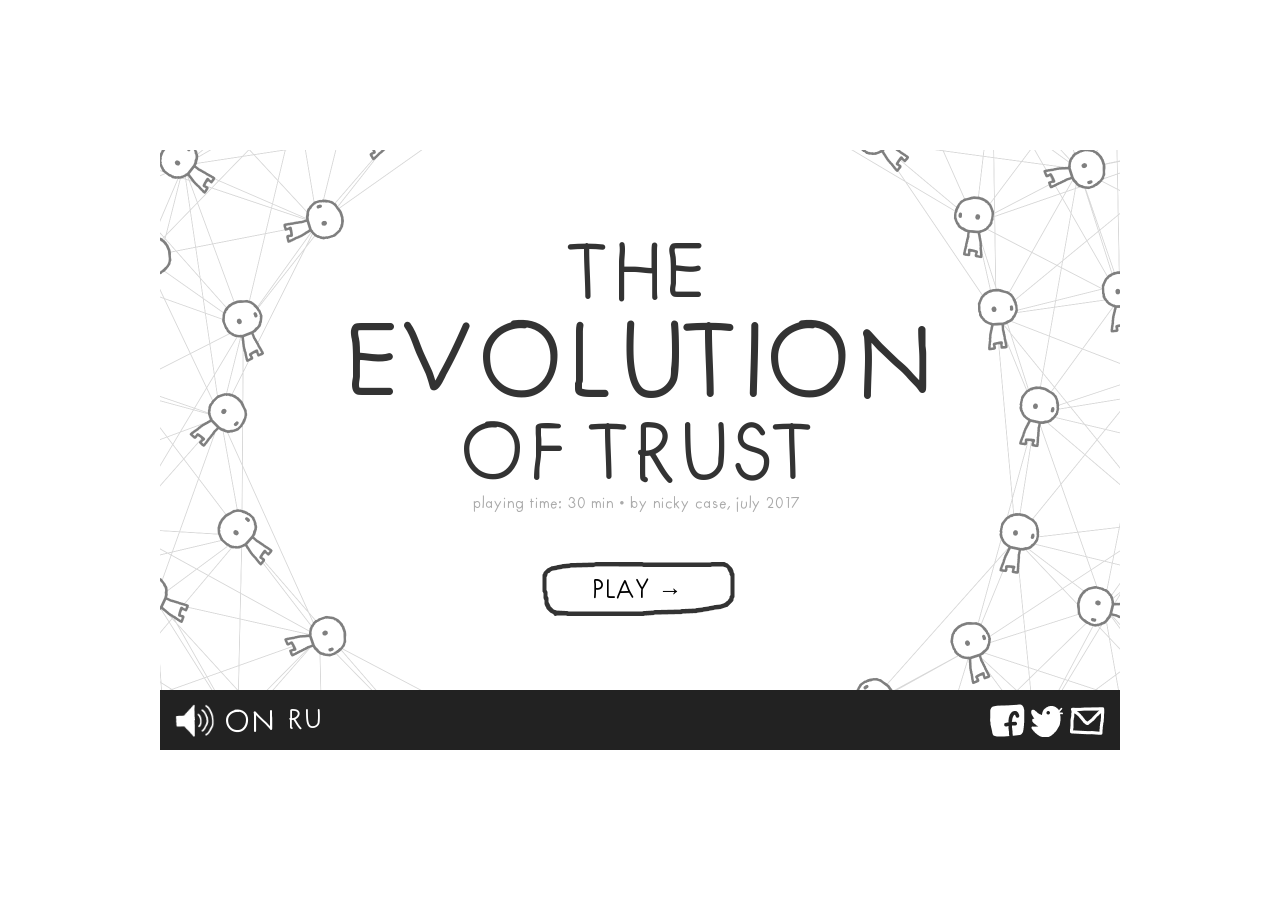
==== commit c2d1d373: "chore(cache): bump slides.css/init.js -> ?v12 (форс свежей загрузки после viewport-фикса) Co-Authore" ====
--- a/webapp/index.html
+++ b/webapp/index.html
@@ -59,7 +59,7 @@
 	<meta name="viewport" content="width=device-width, initial-scale=1, maximum-scale=1, user-scalable=no, viewport-fit=cover">
 
 	<!-- Styles -->
-	<link rel="stylesheet" href="css/slides.css?v11">
+	<link rel="stylesheet" href="css/slides.css?v12">
 	<link rel="stylesheet" href="css/balloon.css?v11">
 
 </head>
@@ -187,7 +187,7 @@
 <script src="js/main.js?v11"></script>
 
 <!-- Telegram-слой (наш) — после main.js: slideshow/publish/subscribe уже определены -->
-<script src="js/telegram/init.js?v11"></script>
+<script src="js/telegram/init.js?v12"></script>
 <script src="js/telegram/save.js?v11"></script>
 <script src="js/telegram/lang.js?v11"></script>
 <script src="js/telegram/haptics.js?v11"></script>
